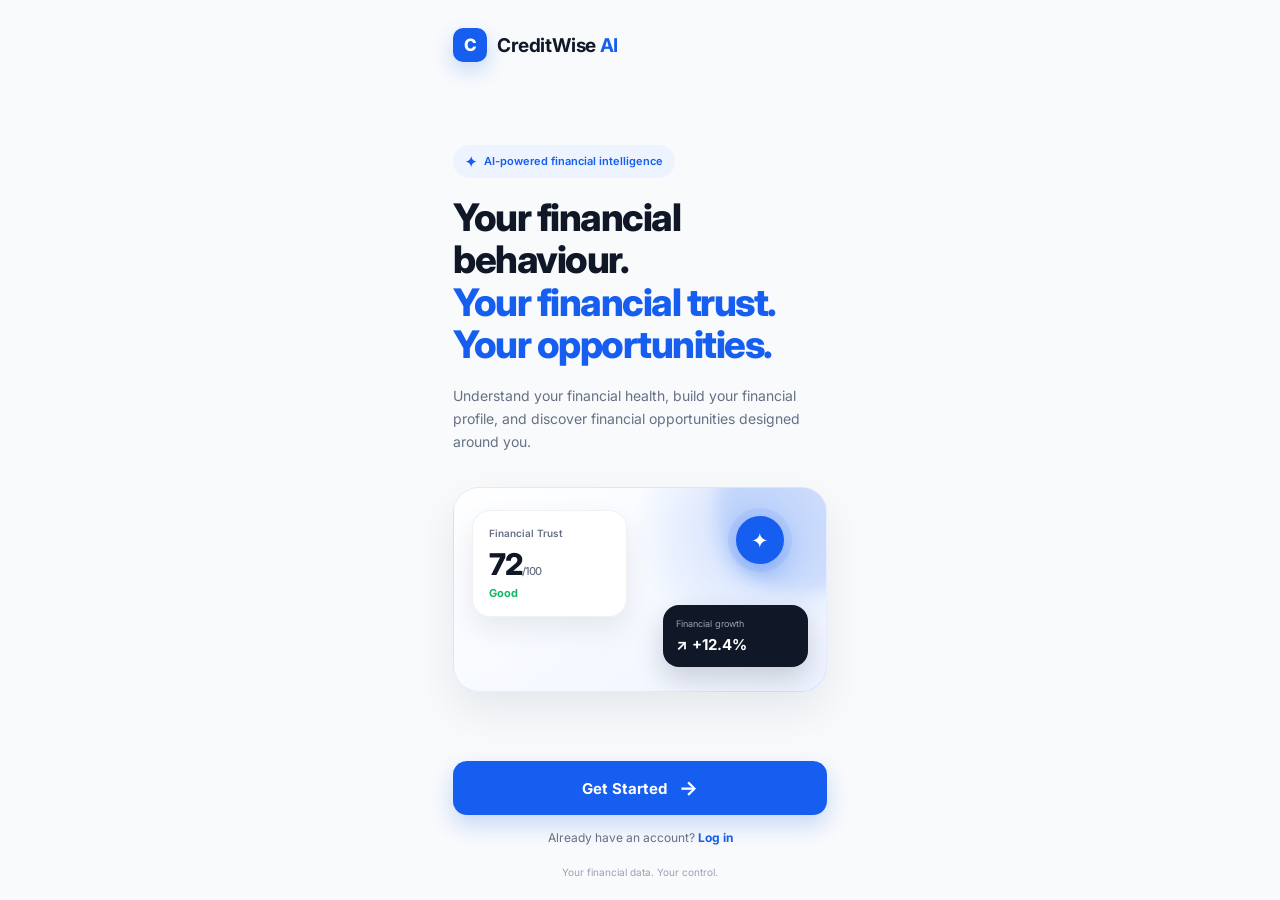
==== public/index.html @ fa2262c7 "Initial CreditWise AI website" ====
<!DOCTYPE html>
<html lang="en">
<head>
  <meta charset="UTF-8">
  <meta name="viewport" content="width=device-width, initial-scale=1.0">
  <meta name="theme-color" content="#155EEF">
  <title>CreditWise AI</title>
  <link rel="stylesheet" href="style.css">
</head>

<body>
  <main class="welcome-screen">

    <header class="brand">
      <div class="brand-mark">C</div>
      <span>CreditWise <strong>AI</strong></span>
    </header>

    <section class="hero">
      <div class="hero-badge">
        <span>✦</span>
        AI-powered financial intelligence
      </div>

      <h1>
        Your financial behaviour.
        <span>Your financial trust.</span>
        <span>Your opportunities.</span>
      </h1>

      <p>
        Understand your financial health, build your financial profile,
        and discover financial opportunities designed around you.
      </p>

      <div class="finance-visual">
        <div class="glow"></div>

        <div class="score-card">
          <div class="score-label">Financial Trust</div>
          <div class="score">72<span>/100</span></div>
          <div class="score-status">Good</div>
        </div>

        <div class="growth-card">
          <span>Financial growth</span>
          <strong>↗ +12.4%</strong>
        </div>

        <div class="ai-orb">✦</div>
      </div>
    </section>

    <section class="actions">
      <button class="primary-btn" onclick="startApp()">
        Get Started
        <span>→</span>
      </button>

      <p class="login-text">
        Already have an account?
        <button class="login-btn" onclick="login()">Log in</button>
      </p>
    </section>

    <footer>
      Your financial data. Your control.
    </footer>

  </main>

  <script src="app.js"></script>
</body>
</html>
---- public/style.css ----
@import url('https://fonts.googleapis.com/css2?family=Inter:wght@400;500;600;700;800&display=swap');

* {
  margin: 0;
  padding: 0;
  box-sizing: border-box;
}

:root {
  --primary: #155EEF;
  --primary-dark: #0B4ACB;
  --text: #101828;
  --muted: #667085;
  --background: #F8FAFC;
  --white: #FFFFFF;
  --success: #12B76A;
  --border: #E4E7EC;
}

html,
body {
  width: 100%;
  min-height: 100%;
  font-family: 'Inter', sans-serif;
  background: var(--background);
  color: var(--text);
}

body {
  min-height: 100vh;
}

button {
  font-family: inherit;
}

.welcome-screen {
  width: 100%;
  max-width: 430px;
  min-height: 100vh;
  margin: 0 auto;
  padding: 28px 28px 22px;
  display: flex;
  flex-direction: column;

  overflow: hidden;
}

/* BRAND */

.brand {
  display: flex;
  align-items: center;
  gap: 10px;
  font-size: 19px;
  font-weight: 700;
  letter-spacing: -0.4px;
}

.brand strong {
  color: var(--primary);
}

.brand-mark {
  width: 34px;
  height: 34px;
  border-radius: 10px;
  background: var(--primary);
  color: white;
  display: flex;
  align-items: center;
  justify-content: center;
  font-size: 17px;
  font-weight: 800;
  box-shadow: 0 8px 20px rgba(21, 94, 239, 0.22);
}

/* HERO */

.hero {
  flex: 1;
  display: flex;
  flex-direction: column;
  justify-content: center;
  padding: 42px 0 28px;
}

.hero-badge {
  width: fit-content;
  display: flex;
  align-items: center;
  gap: 7px;
  padding: 8px 12px;
  margin-bottom: 18px;
  border-radius: 999px;
  background: #EEF4FF;
  color: var(--primary);
  font-size: 11px;
  font-weight: 600;
}

.hero-badge span {
  font-size: 14px;
}

h1 {
  font-size: clamp(31px, 8vw, 38px);
  line-height: 1.12;
  letter-spacing: -1.5px;
  font-weight: 800;
}

h1 span {
  display: block;
  color: var(--primary);
}

.hero > p {
  margin-top: 18px;
  max-width: 350px;
  color: var(--muted);
  font-size: 14px;
  line-height: 1.65;
}

/* FINANCIAL VISUAL */

.finance-visual {
  position: relative;
  height: 205px;
  margin-top: 34px;
  border-radius: 26px;
  background:
    radial-gradient(circle at 80% 20%, rgba(21, 94, 239, 0.18), transparent 35%),
    linear-gradient(145deg, #FFFFFF, #EEF4FF);
  border: 1px solid rgba(21, 94, 239, 0.10);
  box-shadow: 0 18px 45px rgba(16, 24, 40, 0.08);
  overflow: hidden;
}

.glow {
  position: absolute;
  width: 170px;
  height: 170px;
  right: -60px;
  top: -65px;
  border-radius: 50%;
  background: rgba(21, 94, 239, 0.12);
  filter: blur(8px);
}

.score-card {
  position: absolute;
  left: 18px;
  top: 22px;
  width: 155px;
  padding: 16px;
  background: rgba(255, 255, 255, 0.92);
  border: 1px solid rgba(16, 24, 40, 0.06);
  border-radius: 18px;
  box-shadow: 0 12px 28px rgba(16, 24, 40, 0.08);
}

.score-label {
  color: var(--muted);
  font-size: 10px;
  font-weight: 600;
}

.score {
  margin-top: 7px;
  font-size: 30px;
  font-weight: 800;
  letter-spacing: -1px;
}

.score span {
  color: var(--muted);
  font-size: 11px;
  font-weight: 500;
}

.score-status {
  margin-top: 4px;
  color: var(--success);
  font-size: 11px;
  font-weight: 700;
}

.growth-card {
  position: absolute;
  right: 18px;
  bottom: 24px;
  width: 145px;
  padding: 13px;
  background: var(--text);
  color: white;
  border-radius: 16px;
  box-shadow: 0 12px 28px rgba(16, 24, 40, 0.18);
}

.growth-card span {
  display: block;
  color: #98A2B3;
  font-size: 9px;
  margin-bottom: 5px;
}

.growth-card strong {
  font-size: 15px;
}

.ai-orb {
  position: absolute;
  right: 42px;
  top: 28px;
  width: 48px;
  height: 48px;
  border-radius: 50%;
  display: flex;
  align-items: center;
  justify-content: center;
  background: var(--primary);
  color: white;
  font-size: 21px;
  box-shadow:
    0 0 0 8px rgba(21, 94, 239, 0.08),
    0 10px 25px rgba(21, 94, 239, 0.28);
}

/* ACTIONS */

.actions {
  padding-bottom: 5px;
}

.primary-btn {
  width: 100%;
  height: 54px;
  border: none;
  border-radius: 14px;
  background: var(--primary);
  color: white;
  font-size: 15px;
  font-weight: 700;
  cursor: pointer;
  display: flex;
  align-items: center;
  justify-content: center;
  gap: 12px;
  box-shadow: 0 10px 22px rgba(21, 94, 239, 0.22);
  transition: 0.2s ease;
}

.primary-btn span {
  font-size: 20px;
}

.primary-btn:active {
  transform: scale(0.98);
}

.login-text {
  text-align: center;
  margin-top: 15px;
  color: var(--muted);
  font-size: 12px;
}

.login-btn {
  border: none;
  background: transparent;
  color: var(--primary);
  font-size: 12px;
  font-weight: 700;
  cursor: pointer;
}

footer {
  text-align: center;
  margin-top: 16px;
  color: #98A2B3;
  font-size: 10px;
}

/* SMALL PHONES */

@media (max-height: 700px) {
  .hero {
    padding-top: 25px;
  }

  .finance-visual {
    height: 165px;
    margin-top: 24px;
  }

  .score-card {
    top: 15px;
  }

  .growth-card {
    bottom: 15px;
  }
}
/* =========================
   SIGN UP SCREEN
========================= */

.signup-screen {
  width: 100%;
  max-width: 430px;
  min-height: 100vh;
  margin: 0 auto;
  padding: 28px;
  background: var(--background);
}

.back-btn {
  width: 42px;
  height: 42px;
  border: 1px solid var(--border);
  border-radius: 12px;
  background: white;
  color: var(--text);
  font-size: 22px;
  cursor: pointer;
}

.signup-content {
  padding-top: 42px;
}

.step-label {
  color: var(--primary);
  font-size: 11px;
  font-weight: 700;
  letter-spacing: 1px;
  margin-bottom: 16px;
}

.signup-content h1 {
  font-size: 32px;
  line-height: 1.15;
  letter-spacing: -1.2px;
}

.signup-content h1 span {
  color: var(--primary);
}

.signup-description {
  margin-top: 16px;
  color: var(--muted);
  font-size: 14px;
  line-height: 1.6;
  margin-bottom: 30px;
}

.signup-content form {
  display: flex;
  flex-direction: column;
}

.signup-content label {
  color: var(--text);
  font-size: 12px;
  font-weight: 600;
  margin-bottom: 8px;
}

.signup-content input {
  width: 100%;
  height: 52px;
  border: 1px solid var(--border);
  border-radius: 12px;
  background: white;
  padding: 0 15px;
  margin-bottom: 18px;
  font-family: inherit;
  font-size: 14px;
  color: var(--text);
  outline: none;
}

.signup-content input::placeholder {
  color: #98A2B3;
}

.signup-content input:focus {
  border-color: var(--primary);
  box-shadow: 0 0 0 3px rgba(21, 94, 239, 0.10);
}

.signup-submit {
  margin-top: 8px;
}
/* =========================
   FINANCIAL GOAL SCREEN
========================= */

.goal-screen {
  width: 100%;
  max-width: 430px;
  min-height: 100vh;
  margin: 0 auto;
  padding: 28px;
  background: var(--background);
}

.goal-content {
  padding-top: 38px;
}

.goal-content h1 {
  font-size: 31px;
  line-height: 1.15;
  letter-spacing: -1.2px;
}

.goal-content h1 span {
  color: var(--primary);
}

.goal-description {
  margin-top: 15px;
  margin-bottom: 26px;
  color: var(--muted);
  font-size: 14px;
  line-height: 1.6;
}

/* GOAL CARDS */

.goal-options {
  display: flex;
  flex-direction: column;
  gap: 12px;
}

.goal-card {
  width: 100%;
  min-height: 76px;
  padding: 12px 14px;
  border: 1px solid var(--border);
  border-radius: 16px;
  background: white;
  display: flex;
  align-items: center;
  gap: 13px;
  text-align: left;
  cursor: pointer;
  transition: all 0.2s ease;
}

.goal-card:active {
  transform: scale(0.985);
}

.goal-card.selected {
  border-color: var(--primary);
  background: #EEF4FF;
  box-shadow: 0 6px 18px rgba(21, 94, 239, 0.10);
}

.goal-icon {
  flex: 0 0 43px;
  width: 43px;
  height: 43px;
  border-radius: 13px;
  display: flex;
  align-items: center;
  justify-content: center;
  font-size: 18px;
  font-weight: 800;
}

.goal-icon.savings {
  background: #ECFDF3;
  color: #12B76A;
}

.goal-icon.trust {
  background: #EEF4FF;
  color: #155EEF;
}

.goal-icon.credit {
  background: #FFF7ED;
  color: #F79009;
}

.goal-icon.business {
  background: #F4F3FF;
  color: #7A5AF8;
}

.goal-info {
  flex: 1;
  min-width: 0;
}

.goal-info strong {
  display: block;
  color: var(--text);
  font-size: 13px;
  font-weight: 700;
}

.goal-info span {
  display: block;
  margin-top: 4px;
  color: var(--muted);
  font-size: 11px;
  line-height: 1.35;
}

.check {
  width: 22px;
  height: 22px;
  border: 1.5px solid #D0D5DD;
  border-radius: 50%;
  display: flex;
  align-items: center;
  justify-content: center;
  color: transparent;
  font-size: 12px;
  font-weight: 800;
}

.goal-card.selected .check {
  border-color: var(--primary);
  background: var(--primary);
  color: white;
}

.goal-continue {
  margin-top: 22px;
  opacity: 0.45;
}

.goal-continue.active {
  opacity: 1;
}
 /* =========================
   CONSENT SCREEN
========================= */

.consent-screen {
  width: 100%;
  max-width: 430px;
  min-height: 100vh;
  margin: 0 auto;
  padding: 28px;
  background: var(--background);
}

.consent-content {
  padding-top: 30px;
}

.security-icon {
  width: 52px;
  height: 52px;
  margin-top: 22px;
  margin-bottom: 18px;
  border-radius: 16px;
  background: #EEF4FF;
  color: var(--primary);
  display: flex;
  align-items: center;
  justify-content: center;
  font-size: 23px;
}

.consent-content h1 {
  font-size: 30px;
  line-height: 1.15;
  letter-spacing: -1.2px;
}

.consent-content h1 span {
  color: var(--primary);
}

.consent-description {
  margin-top: 15px;
  margin-bottom: 22px;
  color: var(--muted);
  font-size: 13px;
  line-height: 1.6;
}

.data-card {
  padding: 17px;
  background: white;
  border: 1px solid var(--border);
  border-radius: 17px;
}

.data-title {
  display: flex;
  align-items: center;
  gap: 9px;
  margin-bottom: 15px;
  color: var(--text);
  font-size: 13px;
  font-weight: 700;
}

.data-shield {
  width: 23px;
  height: 23px;
  border-radius: 50%;
  background: #ECFDF3;
  color: var(--success);
  display: flex;
  align-items: center;
  justify-content: center;
  font-size: 11px;
}

.data-item {
  display: flex;
  align-items: center;
  gap: 10px;
  margin-top: 11px;
  color: var(--muted);
  font-size: 12px;
}

.data-item > span {
  color: var(--success);
  font-weight: 800;
}

.privacy-box {
  margin-top: 14px;
  padding: 14px;
  border-radius: 14px;
  background: #F2F4F7;
}

.privacy-box strong {
  display: block;
  margin-bottom: 5px;
  color: var(--text);
  font-size: 12px;
}

.privacy-box p {
  color: var(--muted);
  font-size: 11px;
  line-height: 1.5;
}

.consent-btn {
  margin-top: 20px;
}

.skip-btn {
  width: 100%;
  margin-top: 13px;
  padding: 10px;
  border: none;
  background: transparent;
  color: var(--muted);
  font-family: inherit;
  font-size: 12px;
  font-weight: 600;
  cursor: pointer;
}
 /* =========================
   DASHBOARD
========================= */

.dashboard-screen {
  width: 100%;
  max-width: 430px;
  min-height: 100vh;
  margin: 0 auto;
  padding: 28px 22px 92px;
  background: var(--background);
}

.dashboard-header {
  display: flex;
  align-items: center;
  justify-content: space-between;
  margin-bottom: 22px;
}

.welcome-small {
  display: block;
  color: var(--muted);
  font-size: 11px;
  margin-bottom: 5px;
}

.dashboard-header h1 {
  font-size: 24px;
  letter-spacing: -0.8px;
}

.notification-btn {
  width: 42px;
  height: 42px;
  border: 1px solid var(--border);
  border-radius: 13px;
  background: white;
  color: var(--text);
  font-size: 20px;
}

/* TRUST CARD */

.trust-card {
  padding: 21px;
  border-radius: 23px;
  background: linear-gradient(145deg, #155EEF, #0B4ACB);
  color: white;
  box-shadow: 0 18px 35px rgba(21, 94, 239, 0.22);
}

.trust-top {
  display: flex;
  justify-content: space-between;
  align-items: center;
}

.trust-top > div:first-child > span {
  display: block;
  color: #D6E4FF;
  font-size: 11px;
  margin-bottom: 6px;
}

.trust-score {
  font-size: 38px;
  font-weight: 800;
  letter-spacing: -1.5px;
}

.trust-score span {
  font-size: 13px;
  font-weight: 500;
  color: #D6E4FF;
}

.score-ring {
  width: 66px;
  height: 66px;
  border-radius: 50%;
  display: flex;
  align-items: center;
  justify-content: center;
  border: 6px solid rgba(255, 255, 255, 0.25);
  border-top-color: white;
  transform: rotate(35deg);
}

.score-ring div {
  transform: rotate(-35deg);
  font-size: 9px;
  font-weight: 800;
}

.score-change {
  margin-top: 14px;
  font-size: 11px;
  color: #D6E4FF;
}

.score-bar {
  height: 5px;
  margin-top: 10px;
  border-radius: 99px;
  background: rgba(255, 255, 255, 0.20);
  overflow: hidden;
}

.score-bar div {
  width: 72%;
  height: 100%;
  border-radius: inherit;
  background: white;
}

.score-link {
  margin-top: 13px;
  border: none;
  background: transparent;
  color: white;
  padding: 0;
  font-family: inherit;
  font-size: 11px;
  font-weight: 600;
}

/* SECTION HEADINGS */

.section-heading {
  display: flex;
  align-items: center;
  justify-content: space-between;
  margin: 25px 2px 12px;
}

.section-heading h2 {
  font-size: 15px;
  letter-spacing: -0.3px;
}

.section-heading span {
  color: var(--muted);
  font-size: 10px;
}

/* FINANCIAL SNAPSHOT */

.snapshot-grid {
  display: grid;
  grid-template-columns: 1fr 1fr;
  gap: 10px;
}

.money-card {
  padding: 15px;
  border: 1px solid var(--border);
  border-radius: 16px;
  background: white;
}

.money-card:first-child {
  grid-column: span 2;
}

.money-card span {
  display: block;
  color: var(--muted);
  font-size: 10px;
  margin-bottom: 6px;
}

.money-card strong {
  display: block;
  color: var(--text);
  font-size: 18px;
  letter-spacing: -0.5px;
}

.money-card small {
  display: block;
  margin-top: 6px;
  color: var(--success);
  font-size: 10px;
  font-weight: 600;
}

/* AI INSIGHT */

.ai-insight {
  margin-top: 18px;
  padding: 17px;
  border: 1px solid #D6E4FF;
  border-radius: 18px;
  background: #EEF4FF;
}

.ai-heading {
  display: flex;
  align-items: center;
  gap: 10px;
}

.ai-mini {
  width: 35px;
  height: 35px;
  border-radius: 11px;
  background: var(--primary);
  color: white;
  display: flex;
  align-items: center;
  justify-content: center;
}

.ai-heading strong {
  display: block;
  font-size: 12px;
}

.ai-heading span {
  display: block;
  margin-top: 3px;
  color: var(--muted);
  font-size: 9px;
}

.ai-insight p {
  margin-top: 13px;
  color: #475467;
  font-size: 11px;
  line-height: 1.55;
}

.ai-insight button {
  margin-top: 12px;
  border: none;
  background: transparent;
  color: var(--primary);
  font-family: inherit;
  font-size: 11px;
  font-weight: 700;
  padding: 0;
}

/* QUICK ACTIONS */

.quick-actions {
  display: grid;
  grid-template-columns: repeat(3, 1fr);
  gap: 8px;
}

.quick-actions button {
  min-height: 72px;
  padding: 10px 5px;
  border: 1px solid var(--border);
  border-radius: 15px;
  background: white;
  color: var(--text);
  font-family: inherit;
  font-size: 9px;
  font-weight: 600;
}

.quick-actions button span {
  display: block;
  margin-bottom: 7px;
  color: var(--primary);
  font-size: 18px;
}

/* BOTTOM NAVIGATION */

.bottom-nav {
  position: fixed;
  z-index: 10;
  left: 50%;
  bottom: 0;
  transform: translateX(-50%);
  width: min(100%, 430px);
  height: 72px;
  padding: 8px 7px;
  display: grid;
  grid-template-columns: repeat(5, 1fr);
  border-top: 1px solid var(--border);
  background: rgba(255, 255, 255, 0.96);
  backdrop-filter: blur(12px);
}

.bottom-nav button {
  border: none;
  background: transparent;
  color: #98A2B3;
  font-family: inherit;
  font-size: 8px;
  font-weight: 500;
}

.bottom-nav button span {
  display: block;
  margin-bottom: 4px;
  font-size: 18px;
}

.bottom-nav .nav-active {
  color: var(--primary);
  font-weight: 700;
}
 /* =========================
   SCREEN 6 — TRUST SCORE
========================= */

.score-screen {
  width: 100%;
  max-width: 430px;
  min-height: 100vh;
  margin: 0 auto;
  padding: 24px 22px 40px;
  background: var(--background);
}

.page-header {
  display: flex;
  align-items: center;
  justify-content: space-between;
  margin-bottom: 22px;
}

.page-header h1 {
  font-size: 17px;
  letter-spacing: -0.3px;
}

.header-space {
  width: 40px;
}

.back-btn {
  width: 40px;
  height: 40px;
  border: 1px solid var(--border);
  border-radius: 12px;
  background: white;
  color: var(--text);
  font-size: 22px;
  cursor: pointer;
}

/* SCORE SUMMARY */

.score-summary {
  padding: 25px 18px;
  text-align: center;
  border: 1px solid var(--border);
  border-radius: 22px;
  background: white;
}

.large-score-ring {
  width: 145px;
  height: 145px;
  margin: 0 auto 18px;
  border-radius: 50%;
  display: flex;
  align-items: center;
  justify-content: center;
  background:
    conic-gradient(
      var(--primary) 0deg,
      var(--primary) 259deg,
      #E4E7EC 259deg,
      #E4E7EC 360deg
    );
  position: relative;
}

.large-score-ring::after {
  content: "";
  position: absolute;
  width: 119px;
  height: 119px;
  border-radius: 50%;
  background: white;
}

.large-score-ring div {
  position: relative;
  z-index: 1;
}

.large-score-ring strong {
  font-size: 40px;
  letter-spacing: -2px;
}

.large-score-ring span {
  color: var(--muted);
  font-size: 12px;
}

.score-summary h2 {
  font-size: 18px;
  margin-bottom: 8px;
}

.score-summary p {
  max-width: 310px;
  margin: 0 auto;
  color: var(--muted);
  font-size: 11px;
  line-height: 1.6;
}

.score-improvement {
  display: inline-block;
  margin-top: 14px;
  padding: 7px 11px;
  border-radius: 20px;
  background: #ECFDF3;
  color: var(--success);
  font-size: 10px;
  font-weight: 700;
}

/* BREAKDOWN */

.breakdown-section {
  margin-top: 24px;
}

.factor-card {
  margin-bottom: 10px;
  padding: 14px;
  border: 1px solid var(--border);
  border-radius: 16px;
  background: white;
}

.factor-top {
  display: flex;
  align-items: center;
  justify-content: space-between;
}

.factor-name {
  display: flex;
  align-items: center;
  gap: 10px;
}

.factor-icon {
  width: 34px;
  height: 34px;
  border-radius: 10px;
  background: #EEF4FF;
  color: var(--primary);
  display: flex;
  align-items: center;
  justify-content: center;
  font-weight: 800;
}

.factor-name strong {
  display: block;
  font-size: 11px;
}

.factor-name small {
  display: block;
  margin-top: 3px;
  color: var(--muted);
  font-size: 9px;
}

.factor-score {
  font-size: 16px;
  color: var(--text);
}

.factor-bar {
  height: 5px;
  margin-top: 12px;
  border-radius: 99px;
  background: #EAECF0;
  overflow: hidden;
}

.factor-bar div {
  height: 100%;
  border-radius: inherit;
  background: var(--primary);
}

/* AI RECOMMENDATION */

.ai-score-insight {
  margin-top: 18px;
  padding: 17px;
  border: 1px solid #D6E4FF;
  border-radius: 18px;
  background: #EEF4FF;
}

.ai-score-title {
  display: flex;
  align-items: center;
  gap: 10px;
}

.ai-score-title strong {
  display: block;
  font-size: 12px;
}

.ai-score-title span {
  display: block;
  margin-top: 3px;
  color: var(--muted);
  font-size: 9px;
}

.ai-score-insight p {
  margin-top: 13px;
  color: #475467;
  font-size: 11px;
  line-height: 1.55;
}

.ai-score-insight button {
  margin-top: 12px;
  padding: 0;
  border: none;
  background: transparent;
  color: var(--primary);
  font-family: inherit;
  font-size: 11px;
  font-weight: 700;
}
/* =========================
   SCREEN 7 — IMPROVEMENT PLAN
========================= */

.plan-screen {
  width: 100%;
  max-width: 430px;
  min-height: 100vh;
  margin: 0 auto;
  padding: 24px 22px 40px;
  background: var(--background);
}

.plan-hero {
  margin-top: 20px;
  padding: 20px;
  border-radius: 20px;
  background: #EEF4FF;
  border: 1px solid #D6E4FF;
}

.plan-ai-icon {
  width: 40px;
  height: 40px;
  border-radius: 12px;
  background: var(--primary);
  color: white;
  display: flex;
  align-items: center;
  justify-content: center;
  font-size: 19px;
  margin-bottom: 14px;
}

.plan-label {
  color: var(--primary);
  font-size: 9px;
  font-weight: 800;
  letter-spacing: 1px;
}

.plan-hero h2 {
  margin-top: 8px;
  font-size: 25px;
  line-height: 1.2;
  letter-spacing: -0.8px;
}

.plan-hero h2 span {
  color: var(--primary);
}

.plan-hero p {
  margin-top: 10px;
  color: var(--muted);
  font-size: 11px;
  line-height: 1.55;
}

/* SCORE PROGRESS */

.progress-card {
  margin-top: 16px;
  padding: 17px;
  border: 1px solid var(--border);
  border-radius: 17px;
  background: white;
}

.progress-top {
  display: flex;
  align-items: center;
  justify-content: space-between;
}

.progress-top > div:not(.progress-arrow),
.target-score {
  display: flex;
  flex-direction: column;
}

.progress-top span {
  color: var(--muted);
  font-size: 9px;
}

.progress-top strong {
  margin-top: 4px;
  font-size: 22px;
}

.progress-arrow {
  color: var(--primary);
  font-size: 20px;
}

.plan-progress {
  height: 7px;
  margin-top: 15px;
  border-radius: 99px;
  background: #EAECF0;
  overflow: hidden;
}

.plan-progress div {
  width: 72%;
  height: 100%;
  border-radius: inherit;
  background: var(--primary);
}

.progress-card small {
  display: block;
  margin-top: 8px;
  color: var(--muted);
  font-size: 9px;
}

/* ACTION CARDS */

.action-card {
  display: flex;
  gap: 11px;
  margin-bottom: 10px;
  padding: 14px;
  border: 1px solid var(--border);
  border-radius: 16px;
  background: white;
}

.action-number {
  flex: 0 0 30px;
  width: 30px;
  height: 30px;
  border-radius: 10px;
  background: #EEF4FF;
  color: var(--primary);
  display: flex;
  align-items: center;
  justify-content: center;
  font-size: 11px;
  font-weight: 800;
}

.action-content {
  flex: 1;
}

.action-title {
  display: flex;
  justify-content: space-between;
  gap: 8px;
}

.action-title strong {
  display: block;
  font-size: 11px;
}

.action-title span {
  display: block;
  margin-top: 3px;
  color: var(--success);
  font-size: 9px;
  font-weight: 600;
}

.action-check {
  color: #98A2B3 !important;
  font-size: 20px !important;
  margin: 0 !important;
}

.action-content p {
  margin-top: 9px;
  color: var(--muted);
  font-size: 10px;
  line-height: 1.5;
}

.action-meta {
  display: flex;
  gap: 7px;
  margin-top: 10px;
}

.action-meta span {
  padding: 4px 7px;
  border-radius: 7px;
  background: #F2F4F7;
  color: #667085;
  font-size: 8px;
}

/* AI NOTE */

.ai-plan-note {
  display: flex;
  gap: 10px;
  margin-top: 16px;
  padding: 15px;
  border-radius: 16px;
  background: #F9FAFB;
  border: 1px solid var(--border);
}

.ai-plan-note .ai-mini {
  flex: 0 0 34px;
}

.ai-plan-note strong {
  font-size: 11px;
}

.ai-plan-note p {
  margin-top: 5px;
  color: var(--muted);
  font-size: 9px;
  line-height: 1.55;
}

/* START BUTTON */

.plan-start-btn {
  margin-top: 18px;
}
 /* =========================
   SCREEN 8 — AI COACH
========================= */

.coach-screen {
  width: 100%;
  max-width: 430px;
  min-height: 100vh;
  margin: 0 auto;
  padding: 20px 18px 88px;
  background: var(--background);
  display: flex;
  flex-direction: column;
}

.coach-header-title {
  display: flex;
  align-items: center;
  gap: 8px;
}

.coach-avatar {
  width: 32px;
  height: 32px;
  border-radius: 10px;
  background: var(--primary);
  color: white;
  display: flex;
  align-items: center;
  justify-content: center;
  font-size: 15px;
}

.coach-header-title h1 {
  font-size: 14px;
}

.coach-header-title span {
  display: block;
  margin-top: 2px;
  color: var(--muted);
  font-size: 8px;
}

.coach-intro {
  padding: 20px 4px 10px;
}

.coach-large-avatar {
  width: 48px;
  height: 48px;
  border-radius: 15px;
  background: #EEF4FF;
  color: var(--primary);
  display: flex;
  align-items: center;
  justify-content: center;
  font-size: 22px;
}

.coach-intro h2 {
  margin-top: 14px;
  font-size: 25px;
  line-height: 1.18;
  letter-spacing: -0.8px;
}

.coach-intro h2 span {
  color: var(--primary);
}

.coach-intro p {
  margin-top: 9px;
  max-width: 340px;
  color: var(--muted);
  font-size: 11px;
  line-height: 1.55;
}

/* SUGGESTED QUESTIONS */

.suggestions {
  display: flex;
  gap: 7px;
  overflow-x: auto;
  padding: 8px 2px 13px;
  scrollbar-width: none;
}

.suggestions::-webkit-scrollbar {
  display: none;
}

.suggestions button {
  flex: 0 0 auto;
  padding: 9px 11px;
  border: 1px solid #D6E4FF;
  border-radius: 20px;
  background: #EEF4FF;
  color: var(--primary);
  font-family: inherit;
  font-size: 9px;
  font-weight: 600;
}

/* CHAT */

.chat-area {
  flex: 1;
  min-height: 250px;
  max-height: 430px;
  overflow-y: auto;
  padding: 12px 2px;
}

.ai-message {
  display: flex;
  align-items: flex-start;
  gap: 8px;
  margin-bottom: 14px;
}

.message-avatar {
  flex: 0 0 28px;
  width: 28px;
  height: 28px;
  border-radius: 9px;
  background: var(--primary);
  color: white;
  display: flex;
  align-items: center;
  justify-content: center;
  font-size: 12px;
}

.message-bubble {
  max-width: 82%;
  padding: 11px 13px;
  border-radius: 5px 15px 15px 15px;
  background: white;
  border: 1px solid var(--border);
}

.message-name {
  display: block;
  margin-bottom: 5px;
  color: var(--primary);
  font-size: 9px;
  font-weight: 700;
}

.message-bubble p {
  color: #475467;
  font-size: 10px;
  line-height: 1.55;
}

.user-message {
  display: flex;
  justify-content: flex-end;
  margin-bottom: 14px;
}

.user-bubble {
  max-width: 78%;
  padding: 11px 13px;
  border-radius: 15px 5px 15px 15px;
  background: var(--primary);
  color: white;
  font-size: 10px;
  line-height: 1.5;
}

/* INPUT */

.chat-input-area {
  position: fixed;
  bottom: 12px;
  left: 50%;
  transform: translateX(-50%);
  width: min(calc(100% - 36px), 394px);
  height: 52px;
  padding: 6px 7px 6px 15px;
  display: flex;
  align-items: center;
  gap: 8px;
  border: 1px solid var(--border);
  border-radius: 18px;
  background: white;
  box-shadow: 0 8px 25px rgba(16, 24, 40, 0.10);
}

.chat-input-area input {
  flex: 1;
  min-width: 0;
  height: 100%;
  border: none;
  outline: none;
  background: transparent;
  color: var(--text);
  font-family: inherit;
  font-size: 11px;
}

.chat-input-area input::placeholder {
  color: #98A2B3;
}

.chat-input-area button {
  width: 38px;
  height: 38px;
  border: none;
  border-radius: 12px;
  background: var(--primary);
  color: white;
  font-size: 18px;
  font-weight: 700;
}
 /* =========================
   SCREEN 9 — OPPORTUNITIES
========================= */

.opportunities-screen {
  width: 100%;
  max-width: 430px;
  min-height: 100vh;
  margin: 0 auto;
  padding: 20px 18px 95px;
  background: var(--background);
}

.opportunity-intro {
  margin-top: 18px;
  padding: 20px;
  border-radius: 21px;
  background: #EEF4FF;
  border: 1px solid #D6E4FF;
}

.opportunity-ai-icon {
  width: 42px;
  height: 42px;
  margin-bottom: 13px;
  border-radius: 12px;
  background: var(--primary);
  color: white;
  display: flex;
  align-items: center;
  justify-content: center;
  font-size: 19px;
}

.opportunity-intro > span {
  color: var(--primary);
  font-size: 8px;
  font-weight: 800;
  letter-spacing: 1px;
}

.opportunity-intro h2 {
  margin-top: 8px;
  font-size: 24px;
  line-height: 1.2;
  letter-spacing: -0.7px;
}

.opportunity-intro h2 strong {
  color: var(--primary);
}

.opportunity-intro p {
  margin-top: 10px;
  color: var(--muted);
  font-size: 10px;
  line-height: 1.55;
}

/* OPPORTUNITY CARDS */

.opportunity-card {
  margin-bottom: 11px;
  padding: 17px;
  border: 1px solid var(--border);
  border-radius: 18px;
  background: white;
}

.opportunity-card.featured {
  border-color: #BFD3FF;
  box-shadow: 0 8px 22px rgba(21, 94, 239, 0.08);
}

.opportunity-card-top {
  display: flex;
  align-items: center;
  justify-content: space-between;
}

.opportunity-icon {
  width: 38px;
  height: 38px;
  border-radius: 11px;
  display: flex;
  align-items: center;
  justify-content: center;
  font-size: 17px;
  font-weight: 800;
}

.credit-icon {
  background: #EEF4FF;
  color: var(--primary);
}

.savings-icon {
  background: #ECFDF3;
  color: var(--success);
}

.business-icon {
  background: #FFF7ED;
  color: #C2410C;
}

.match-badge {
  padding: 6px 8px;
  border-radius: 8px;
  background: #ECFDF3;
  color: var(--success);
  font-size: 8px;
  font-weight: 800;
}

.opportunity-card h3 {
  margin-top: 13px;
  font-size: 13px;
}

.opportunity-card p {
  margin-top: 7px;
  color: var(--muted);
  font-size: 10px;
  line-height: 1.55;
}

.opportunity-tags {
  display: flex;
  gap: 6px;
  margin-top: 11px;
}

.opportunity-tags span {
  padding: 5px 7px;
  border-radius: 7px;
  background: #F2F4F7;
  color: #667085;
  font-size: 8px;
}

.opportunity-card button {
  margin-top: 13px;
  padding: 0;
  border: none;
  background: transparent;
  color: var(--primary);
  font-family: inherit;
  font-size: 10px;
  font-weight: 700;
}

/* TRANSPARENCY */

.transparency-card {
  display: flex;
  gap: 10px;
  margin-top: 16px;
  padding: 15px;
  border: 1px solid var(--border);
  border-radius: 16px;
  background: #F9FAFB;
}

.transparency-icon {
  flex: 0 0 29px;
  width: 29px;
  height: 29px;
  border-radius: 9px;
  background: #EAECF0;
  color: #667085;
  display: flex;
  align-items: center;
  justify-content: center;
  font-size: 13px;
}

.transparency-card strong {
  font-size: 10px;
}

.transparency-card p {
  margin-top: 5px;
  color: var(--muted);
  font-size: 9px;
  line-height: 1.5;
}

.transparency-card button {
  margin-top: 7px;
  padding: 0;
  border: none;
  background: transparent;
  color: var(--primary);
  font-family: inherit;
  font-size: 9px;
  font-weight: 700;
}
 /* =========================
   SCREEN 10 — PROFILE
========================= */

.profile-screen {
  width: 100%;
  max-width: 430px;
  min-height: 100vh;
  margin: 0 auto;
  padding: 20px 18px 95px;
  background: var(--background);
}

.profile-card {
  display: flex;
  align-items: center;
  gap: 12px;
  margin-top: 20px;
  padding: 17px;
  border: 1px solid var(--border);
  border-radius: 18px;
  background: white;
}

.profile-avatar {
  width: 48px;
  height: 48px;
  flex: 0 0 48px;
  border-radius: 15px;
  background: var(--primary);
  color: white;
  display: flex;
  align-items: center;
  justify-content: center;
  font-size: 14px;
  font-weight: 800;
}

.profile-info {
  flex: 1;
}

.profile-info h2 {
  font-size: 14px;
}

.profile-info p {
  margin-top: 3px;
  color: var(--muted);
  font-size: 9px;
}

.edit-btn {
  padding: 7px 10px;
  border: 1px solid var(--border);
  border-radius: 9px;
  background: white;
  color: var(--primary);
  font-family: inherit;
  font-size: 9px;
  font-weight: 700;
}

.profile-score {
  display: flex;
  align-items: center;
  justify-content: space-between;
  margin-top: 12px;
  padding: 15px;
  border-radius: 16px;
  background: #EEF4FF;
  border: 1px solid #D6E4FF;
}

.profile-score span {
  display: block;
  color: var(--muted);
  font-size: 9px;
}

.profile-score strong {
  display: block;
  margin-top: 4px;
  color: var(--primary);
  font-size: 24px;
}

.profile-score strong span {
  display: inline;
  color: var(--muted);
  font-size: 10px;
}

.profile-score button {
  border: none;
  background: transparent;
  color: var(--primary);
  font-family: inherit;
  font-size: 9px;
  font-weight: 700;
}

.profile-section-title {
  margin: 22px 2px 10px;
}

.profile-section-title h2 {
  font-size: 13px;
}

.settings-card {
  overflow: hidden;
  border: 1px solid var(--border);
  border-radius: 17px;
  background: white;
}

.setting-row {
  width: 100%;
  min-height: 62px;
  padding: 11px 13px;
  display: flex;
  align-items: center;
  gap: 10px;
  border: none;
  border-bottom: 1px solid #F2F4F7;
  background: white;
  text-align: left;
  font-family: inherit;
  cursor: pointer;
}

.setting-row:last-child {
  border-bottom: none;
}

.setting-icon {
  width: 34px;
  height: 34px;
  flex: 0 0 34px;
  border-radius: 10px;
  background: #EEF4FF;
  color: var(--primary);
  display: flex;
  align-items: center;
  justify-content: center;
  font-size: 14px;
}

.privacy-icon {
  background: #ECFDF3;
  color: var(--success);
}

.security-setting-icon {
  background: #F2F4F7;
  color: #475467;
}

.setting-text {
  flex: 1;
}

.setting-text strong {
  display: block;
  color: var(--text);
  font-size: 10px;
}

.setting-text span {
  display: block;
  margin-top: 4px;
  color: var(--muted);
  font-size: 8px;
}

.setting-arrow {
  color: #98A2B3;
  font-size: 20px;
}

.logout-btn {
  width: 100%;
  margin-top: 20px;
  padding: 12px;
  border: 1px solid #FECACA;
  border-radius: 13px;
  background: #FEF2F2;
  color: #B42318;
  font-family: inherit;
  font-size: 10px;
  font-weight: 700;
}

.version {
  margin-top: 13px;
  text-align: center;
  color: #98A2B3;
  font-size: 8px;
}
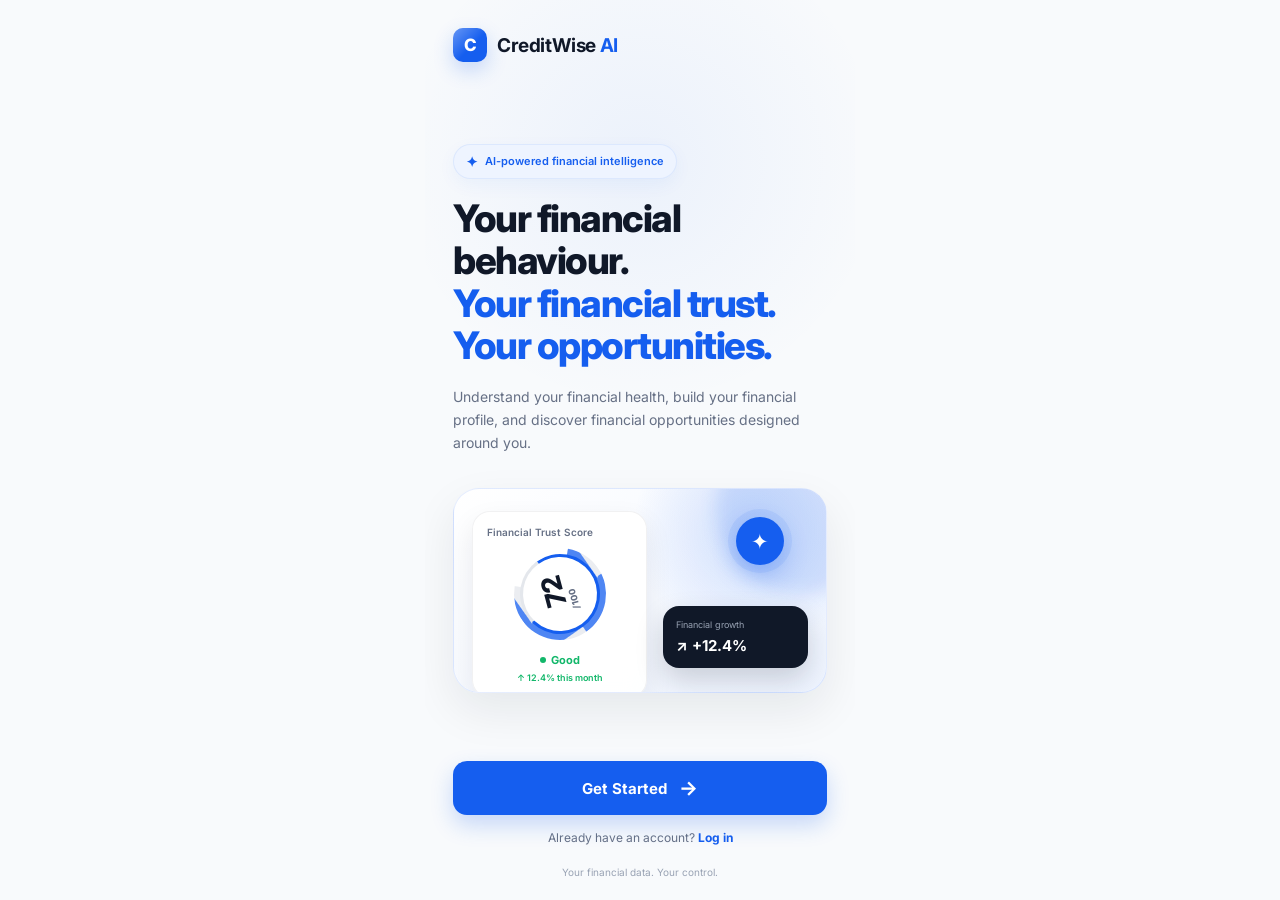
==== commit 454e3e46: "Add CreditWise score ring" ====
--- a/public/index.html
+++ b/public/index.html
@@ -37,11 +37,18 @@
         <div class="glow"></div>
 
         <div class="score-card">
-          <div class="score-label">Financial Trust</div>
-          <div class="score">72<span>/100</span></div>
-          <div class="score-status">Good</div>
-        </div>
+  <div class="score-label">Financial Trust Score</div>
 
+  <div class="score-ring">
+    <div class="score-ring-inner">
+      <div class="score">72</div>
+      <div class="score-out-of">/100</div>
+    </div>
+  </div>
+
+  <div class="score-status">Good</div>
+  <div class="score-growth">↑ 12.4% this month</div>
+</div>
         <div class="growth-card">
           <span>Financial growth</span>
           <strong>↗ +12.4%</strong>
--- a/public/style.css
+++ b/public/style.css
@@ -2050,3 +2050,200 @@
   color: #98A2B3;
   font-size: 8px;
 }
+/* =========================
+   CREDITWISE AI — HOMEPAGE POLISH
+========================= */
+
+.welcome-screen {
+  background:
+    radial-gradient(circle at 50% 18%, rgba(21, 94, 239, 0.055), transparent 32%),
+    var(--background);
+}
+
+.brand-mark {
+  position: relative;
+  overflow: hidden;
+}
+
+.brand-mark::after {
+  content: "";
+  position: absolute;
+  inset: 0;
+  background: linear-gradient(
+    135deg,
+    rgba(255,255,255,0.35),
+    transparent 55%
+  );
+}
+
+.hero-badge {
+  border: 1px solid rgba(21, 94, 239, 0.08);
+  box-shadow: 0 6px 18px rgba(21, 94, 239, 0.05);
+}
+
+h1 {
+  text-wrap: balance;
+}
+
+.finance-visual {
+  transform: translateY(0);
+  transition: transform 0.3s ease, box-shadow 0.3s ease;
+}
+
+.finance-visual:hover {
+  transform: translateY(-2px);
+  box-shadow: 0 22px 55px rgba(16, 24, 40, 0.11);
+}
+
+.score-card {
+  backdrop-filter: blur(10px);
+  -webkit-backdrop-filter: blur(10px);
+}
+
+.score {
+  font-size: 36px;
+}
+
+.score-status {
+  display: inline-flex;
+  align-items: center;
+  gap: 5px;
+}
+
+.score-status::before {
+  content: "";
+  width: 6px;
+  height: 6px;
+  border-radius: 50%;
+  background: var(--success);
+}
+
+.growth-card {
+  backdrop-filter: blur(10px);
+  -webkit-backdrop-filter: blur(10px);
+}
+
+.ai-orb {
+  animation: aiPulse 3s ease-in-out infinite;
+}
+
+.primary-btn {
+  position: relative;
+  overflow: hidden;
+}
+
+.primary-btn::before {
+  content: "";
+  position: absolute;
+  inset: 0;
+  background: linear-gradient(
+    110deg,
+    transparent 25%,
+    rgba(255,255,255,0.18) 50%,
+    transparent 75%
+  );
+  transform: translateX(-120%);
+  transition: transform 0.6s ease;
+}
+
+.primary-btn:hover::before {
+  transform: translateX(120%);
+}
+
+.primary-btn:hover {
+  transform: translateY(-1px);
+  box-shadow: 0 14px 28px rgba(21, 94, 239, 0.27);
+}
+
+.primary-btn span {
+  transition: transform 0.2s ease;
+}
+
+.primary-btn:hover span {
+  transform: translateX(3px);
+}
+
+@keyframes aiPulse {
+  0%, 100% {
+    transform: scale(1);
+    box-shadow:
+      0 0 0 8px rgba(21, 94, 239, 0.08),
+      0 10px 25px rgba(21, 94, 239, 0.28);
+  }
+
+  50% {
+    transform: scale(1.06);
+    box-shadow:
+      0 0 0 12px rgba(21, 94, 239, 0.05),
+      0 12px 30px rgba(21, 94, 239, 0.32);
+  }
+}
+/* =========================
+   CREDIT SCORE RING
+========================= */
+
+.score-card {
+  width: 175px;
+  padding: 14px;
+  text-align: center;
+}
+
+.score-label {
+  text-align: left;
+}
+
+.score-ring {
+  width: 92px;
+  height: 92px;
+  margin: 10px auto 7px;
+  border-radius: 50%;
+  display: flex;
+  align-items: center;
+  justify-content: center;
+
+  background:
+    conic-gradient(
+      var(--primary) 0deg 259deg,
+      #E4E7EC 259deg 360deg
+    );
+
+  transform: rotate(-35deg);
+}
+
+.score-ring-inner {
+  width: 74px;
+  height: 74px;
+  border-radius: 50%;
+  background: white;
+
+  display: flex;
+  flex-direction: column;
+  align-items: center;
+  justify-content: center;
+
+  transform: rotate(35deg);
+}
+
+.score-ring .score {
+  margin: 0;
+  font-size: 27px;
+  line-height: 1;
+  letter-spacing: -1px;
+}
+
+.score-out-of {
+  margin-top: 2px;
+  color: var(--muted);
+  font-size: 9px;
+}
+
+.score-status {
+  margin-top: 3px;
+}
+
+.score-growth {
+  margin-top: 5px;
+  color: var(--success);
+  font-size: 9px;
+  font-weight: 600;
+}
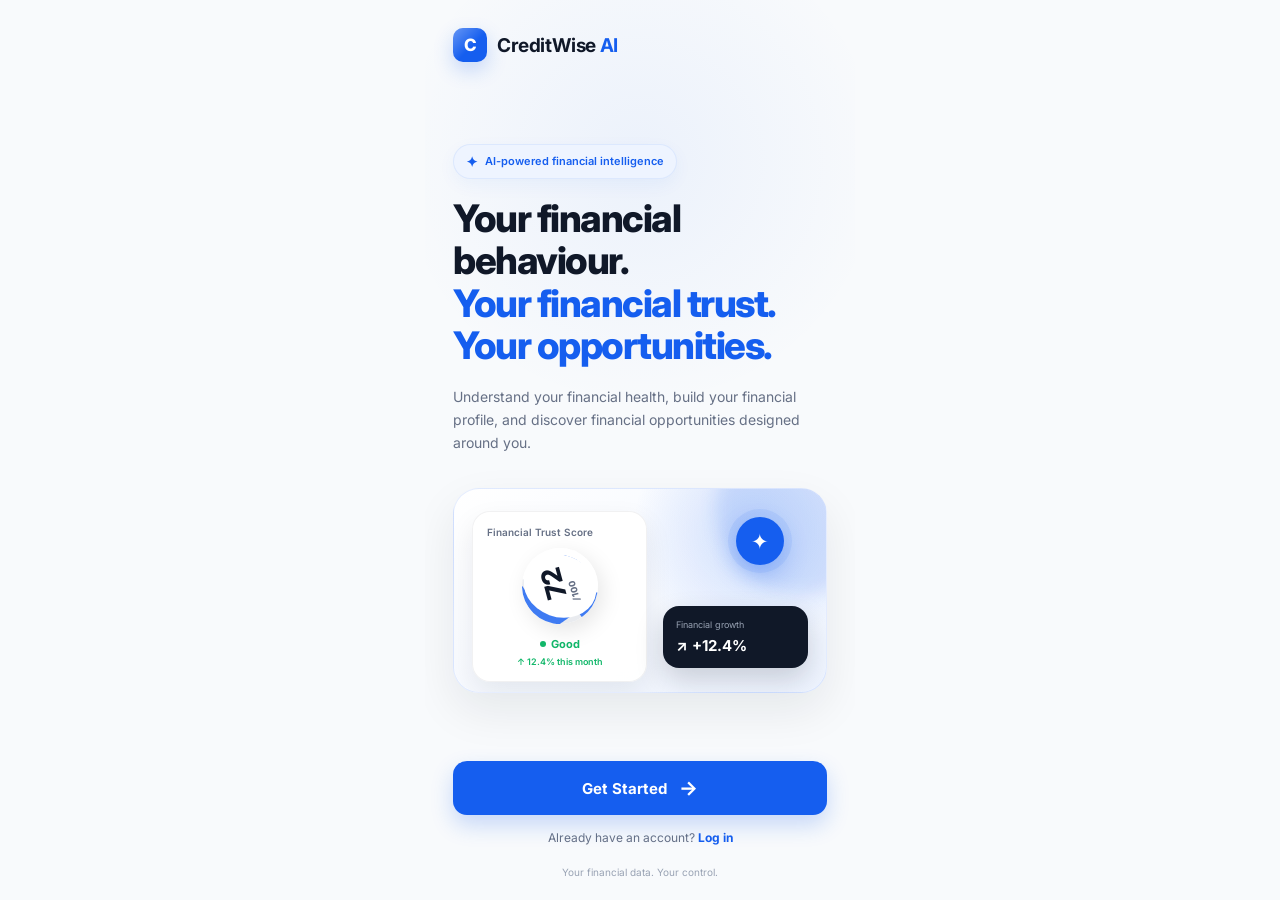
==== commit 40a659ce: "Add CreditWise AI installable app" ====
--- a/public/index.html
+++ b/public/index.html
@@ -6,6 +6,10 @@
   <meta name="theme-color" content="#155EEF">
   <title>CreditWise AI</title>
   <link rel="stylesheet" href="style.css">
+<link rel="manifest" href="manifest.json">
+<meta name="apple-mobile-web-app-capable" content="yes">
+<meta name="apple-mobile-web-app-status-bar-style" content="default">
+<meta name="apple-mobile-web-app-title" content="CreditWise AI">
 </head>
 
 <body>
--- a/public/style.css
+++ b/public/style.css
@@ -2247,3 +2247,195 @@
   font-size: 9px;
   font-weight: 600;
 }
+/* =========================
+   CREDITWISE AI — DASHBOARD POLISH
+========================= */
+
+.dashboard-screen {
+  background:
+    radial-gradient(circle at 85% 5%, rgba(21, 94, 239, 0.05), transparent 25%),
+    var(--background);
+}
+
+.dashboard-header {
+  animation: dashboardFade 0.45s ease both;
+}
+
+.notification-btn {
+  cursor: pointer;
+  transition: transform 0.2s ease, box-shadow 0.2s ease;
+}
+
+.notification-btn:hover {
+  transform: translateY(-2px);
+  box-shadow: 0 8px 20px rgba(16, 24, 40, 0.08);
+}
+
+/* TRUST CARD UPGRADE */
+
+.trust-card {
+  position: relative;
+  overflow: hidden;
+  background:
+    radial-gradient(circle at 88% 18%, rgba(255,255,255,0.18), transparent 28%),
+    linear-gradient(145deg, #155EEF, #0B4ACB);
+}
+
+.trust-card::after {
+  content: "";
+  position: absolute;
+  width: 150px;
+  height: 150px;
+  right: -65px;
+  bottom: -80px;
+  border-radius: 50%;
+  border: 1px solid rgba(255,255,255,0.12);
+  box-shadow:
+    0 0 0 25px rgba(255,255,255,0.035),
+    0 0 0 50px rgba(255,255,255,0.025);
+}
+
+.trust-top,
+.score-change,
+.score-bar,
+.score-link {
+  position: relative;
+  z-index: 1;
+}
+
+.trust-score {
+  font-size: 42px;
+}
+
+.score-ring {
+  width: 76px;
+  height: 76px;
+  border: 7px solid rgba(255,255,255,0.18);
+  border-top-color: white;
+  border-right-color: white;
+  box-shadow: 0 8px 22px rgba(0,0,0,0.10);
+}
+
+.score-bar div {
+  animation: scoreFill 1s ease-out both;
+}
+
+.score-link {
+  cursor: pointer;
+  transition: opacity 0.2s ease;
+}
+
+.score-link:hover {
+  opacity: 0.75;
+}
+
+/* SNAPSHOT CARDS */
+
+.money-card {
+  transition:
+    transform 0.2s ease,
+    box-shadow 0.2s ease,
+    border-color 0.2s ease;
+}
+
+.money-card:hover {
+  transform: translateY(-2px);
+  border-color: #C7D7FE;
+  box-shadow: 0 10px 24px rgba(16, 24, 40, 0.07);
+}
+
+.money-card strong {
+  font-size: 19px;
+}
+
+/* AI INSIGHT */
+
+.ai-insight {
+  position: relative;
+  overflow: hidden;
+  box-shadow: 0 10px 26px rgba(21, 94, 239, 0.06);
+}
+
+.ai-insight::after {
+  content: "✦";
+  position: absolute;
+  right: 16px;
+  top: 13px;
+  color: rgba(21, 94, 239, 0.12);
+  font-size: 34px;
+}
+
+.ai-mini {
+  box-shadow: 0 7px 16px rgba(21, 94, 239, 0.18);
+}
+
+.ai-insight button {
+  cursor: pointer;
+  transition: transform 0.2s ease;
+}
+
+.ai-insight button:hover {
+  transform: translateX(3px);
+}
+
+/* QUICK ACTIONS */
+
+.quick-actions button {
+  cursor: pointer;
+  transition:
+    transform 0.2s ease,
+    box-shadow 0.2s ease,
+    border-color 0.2s ease;
+}
+
+.quick-actions button:hover {
+  transform: translateY(-3px);
+  border-color: #C7D7FE;
+  box-shadow: 0 10px 22px rgba(16, 24, 40, 0.07);
+}
+
+.quick-actions button span {
+  transition: transform 0.2s ease;
+}
+
+.quick-actions button:hover span {
+  transform: scale(1.08);
+}
+
+/* BOTTOM NAV */
+
+.bottom-nav {
+  box-shadow: 0 -8px 24px rgba(16, 24, 40, 0.05);
+}
+
+.bottom-nav button {
+  cursor: pointer;
+  transition: color 0.2s ease, transform 0.2s ease;
+}
+
+.bottom-nav button:hover {
+  color: var(--primary);
+  transform: translateY(-1px);
+}
+
+@keyframes scoreFill {
+  from {
+    width: 0;
+  }
+
+  to {
+    width: 72%;
+  }
+}
+
+@keyframes dashboardFade {
+  from {
+    opacity: 0;
+    transform: translateY(6px);
+  }
+
+  to {
+    opacity: 1;
+    transform: translateY(0);
+  }
+}
